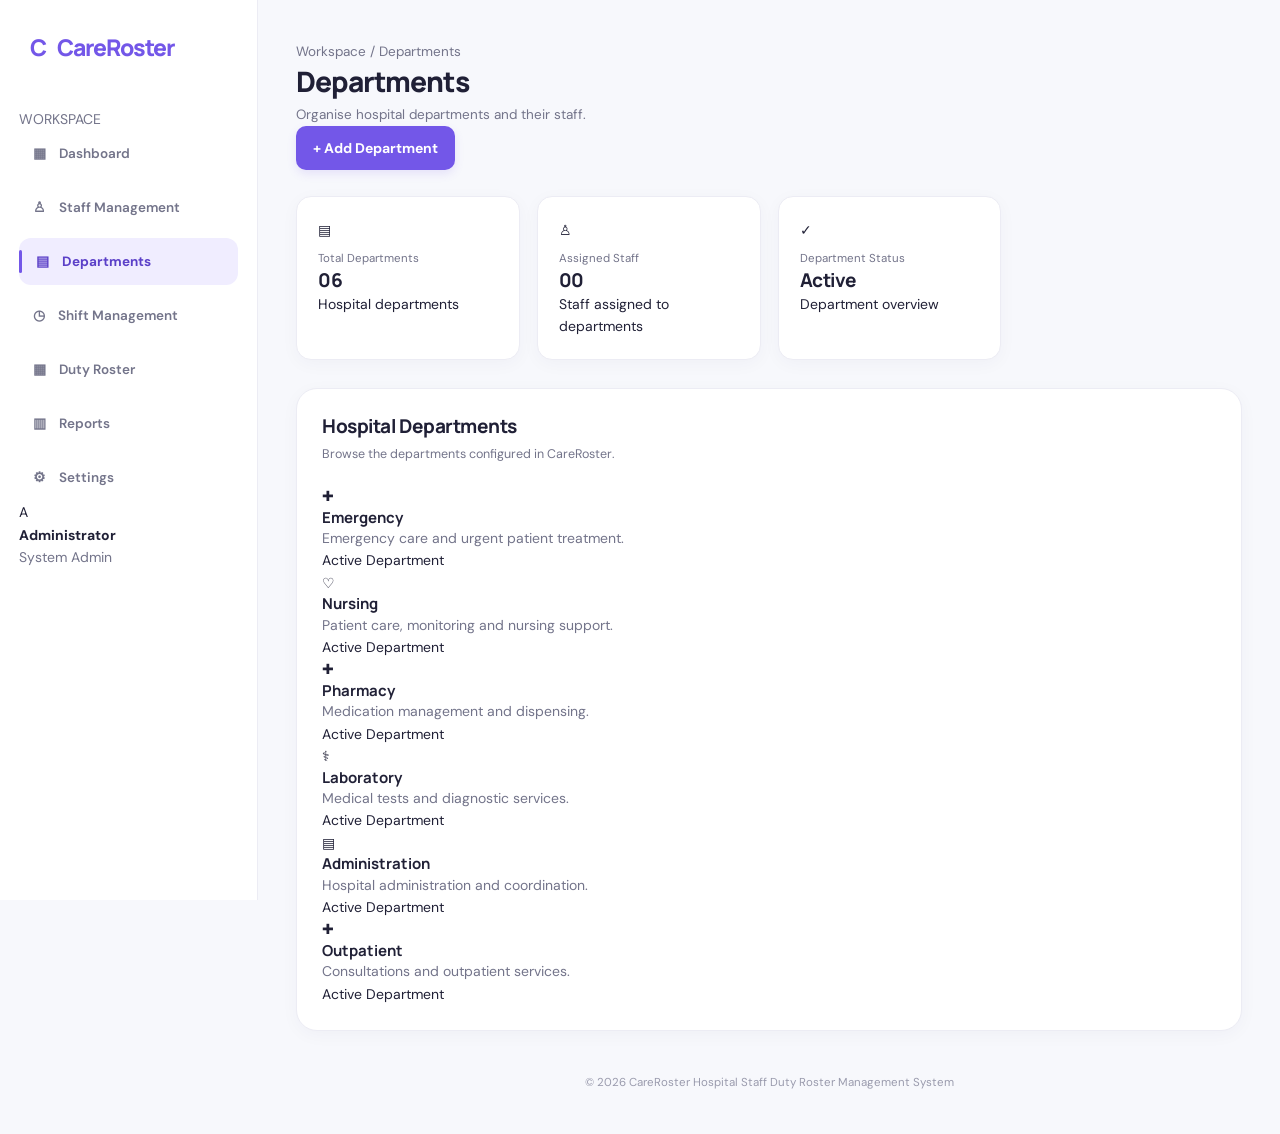
==== departments.html @ 02bc8a4a "Create departments.html" ====
<!DOCTYPE html>
<html lang="en">
<head>
    <meta charset="UTF-8">
    <meta name="viewport" content="width=device-width, initial-scale=1.0">
    <title>Departments | CareRoster</title>
    <link rel="stylesheet" href="./style.css">
</head>
<body>
    <div class="app-layout">

        <aside class="sidebar">
            <a href="./index.html" class="brand">
                <span class="brand-icon">C</span>
                <span>Care<span class="brand-accent">Roster</span></span>
            </a>

            <p class="sidebar-label">WORKSPACE</p>

            <nav class="sidebar-nav">
                <a href="./index.html" class="nav-link"><span>▦</span> Dashboard</a>
                <a href="./staff.html" class="nav-link"><span>♙</span> Staff Management</a>
                <a href="./departments.html" class="nav-link active"><span>▤</span> Departments</a>
                <a href="./shifts.html" class="nav-link"><span>◷</span> Shift Management</a>
                <a href="./roster.html" class="nav-link"><span>▦</span> Duty Roster</a>
                <a href="./reports.html" class="nav-link"><span>▥</span> Reports</a>
                <a href="./settings.html" class="nav-link"><span>⚙</span> Settings</a>
            </nav>

            <div class="sidebar-bottom">
                <div class="profile-avatar">A</div>
                <div>
                    <strong>Administrator</strong>
                    <p>System Admin</p>
                </div>
            </div>
        </aside>

        <main class="main-content">
            <header class="topbar">
                <div>
                    <p class="breadcrumb">Workspace / Departments</p>
                    <h1>Departments</h1>
                    <p class="page-subtitle">
                        Organise hospital departments and their staff.
                    </p>
                </div>

                <button class="btn btn-primary" type="button">
                    + Add Department
                </button>
            </header>

            <section class="stats-grid">
                <article class="stat-card">
                    <div class="stat-icon">▤</div>
                    <p>Total Departments</p>
                    <h2>06</h2>
                    <span>Hospital departments</span>
                </article>

                <article class="stat-card">
                    <div class="stat-icon">♙</div>
                    <p>Assigned Staff</p>
                    <h2>00</h2>
                    <span>Staff assigned to departments</span>
                </article>

                <article class="stat-card">
                    <div class="stat-icon">✓</div>
                    <p>Department Status</p>
                    <h2>Active</h2>
                    <span>Department overview</span>
                </article>
            </section>

            <section class="panel">
                <div class="panel-header">
                    <div>
                        <h2>Hospital Departments</h2>
                        <p>Browse the departments configured in CareRoster.</p>
                    </div>
                </div>

                <div class="department-grid">
                    <article class="department-card">
                        <div class="department-icon">✚</div>
                        <h3>Emergency</h3>
                        <p>Emergency care and urgent patient treatment.</p>
                        <span>Active Department</span>
                    </article>

                    <article class="department-card">
                        <div class="department-icon">♡</div>
                        <h3>Nursing</h3>
                        <p>Patient care, monitoring and nursing support.</p>
                        <span>Active Department</span>
                    </article>

                    <article class="department-card">
                        <div class="department-icon">✚</div>
                        <h3>Pharmacy</h3>
                        <p>Medication management and dispensing.</p>
                        <span>Active Department</span>
                    </article>

                    <article class="department-card">
                        <div class="department-icon">⚕</div>
                        <h3>Laboratory</h3>
                        <p>Medical tests and diagnostic services.</p>
                        <span>Active Department</span>
                    </article>

                    <article class="department-card">
                        <div class="department-icon">▤</div>
                        <h3>Administration</h3>
                        <p>Hospital administration and coordination.</p>
                        <span>Active Department</span>
                    </article>

                    <article class="department-card">
                        <div class="department-icon">✚</div>
                        <h3>Outpatient</h3>
                        <p>Consultations and outpatient services.</p>
                        <span>Active Department</span>
                    </article>
                </div>
            </section>

            <footer class="page-footer">
                <span>© 2026 CareRoster</span>
                <span>Hospital Staff Duty Roster Management System</span>
            </footer>
        </main>
    </div>
</body>
</html>
---- style.css ----
/* =========================================
   CAREROSTER — PREMIUM PURPLE DESIGN
   ========================================= */

@import url('https://fonts.googleapis.com/css2?family=DM+Sans:wght@400;500;600;700&family=Manrope:wght@400;500;600;700;800&display=swap');

:root {
    --primary: #7357e8;
    --primary-dark: #5b40c8;
    --primary-light: #f0edff;
    --primary-soft: #f8f6ff;

    --background: #f7f8fc;
    --surface: #ffffff;
    --surface-hover: #faf9ff;

    --text: #202036;
    --text-secondary: #73748a;
    --text-light: #9a9bad;

    --border: #ececf4;
    --success: #249b76;
    --success-bg: #e9f8f1;
    --warning: #c88725;
    --warning-bg: #fff5e4;
    --danger: #d64e67;

    --sidebar-width: 258px;

    --radius-sm: 10px;
    --radius-md: 15px;
    --radius-lg: 21px;

    --shadow-card: 0 4px 18px rgba(39, 31, 85, 0.035);
    --shadow-hover: 0 10px 28px rgba(39, 31, 85, 0.075);
}

/* RESET */

* {
    box-sizing: border-box;
    margin: 0;
    padding: 0;
}

html {
    scroll-behavior: smooth;
}

body {
    font-family: 'DM Sans', sans-serif;
    background: var(--background);
    color: var(--text);
    font-size: 14px;
    line-height: 1.6;
    -webkit-font-smoothing: antialiased;
}

button,
input,
select,
textarea {
    font: inherit;
}

button,
a {
    -webkit-tap-highlight-color: transparent;
}

a {
    color: inherit;
    text-decoration: none;
}

button {
    cursor: pointer;
}

img {
    max-width: 100%;
}

/* APP LAYOUT */

body {
    min-height: 100vh;
}

main {
    min-width: 0;
}

/* SIDEBAR */

.sidebar,
aside.sidebar {
    position: fixed;
    inset: 0 auto 0 0;
    width: var(--sidebar-width);
    height: 100vh;
    padding: 29px 19px 22px;
    background: var(--surface);
    border-right: 1px solid var(--border);
    display: flex;
    flex-direction: column;
    overflow-y: auto;
    z-index: 100;
}

.logo,
.brand {
    display: flex;
    align-items: center;
    gap: 11px;
    padding: 0 11px;
    margin-bottom: 42px;
    color: var(--text);
    font-family: 'Manrope', sans-serif;
    font-size: 23px;
    font-weight: 800;
    letter-spacing: -1px;
}

.logo span,
.brand span {
    color: var(--primary);
}

.sidebar nav,
.sidebar .nav-links {
    display: flex;
    flex-direction: column;
    gap: 7px;
}

.sidebar nav a,
.sidebar .nav-links a {
    display: flex;
    align-items: center;
    gap: 13px;
    min-height: 47px;
    padding: 12px 14px;
    border-radius: 12px;
    color: var(--text-secondary);
    font-size: 13.5px;
    font-weight: 600;
    transition:
        background 0.2s ease,
        color 0.2s ease,
        transform 0.2s ease;
}

.sidebar nav a:hover,
.sidebar .nav-links a:hover {
    background: var(--primary-soft);
    color: var(--primary);
    transform: translateX(2px);
}

.sidebar nav a.active,
.sidebar .nav-links a.active {
    background: var(--primary-light);
    color: var(--primary-dark);
    font-weight: 700;
}

.sidebar nav a.active::before,
.sidebar .nav-links a.active::before {
    content: "";
    width: 3px;
    height: 23px;
    background: var(--primary);
    border-radius: 10px;
    margin-left: -14px;
    margin-right: 1px;
}

/* MAIN CONTENT
   Supports common dashboard wrappers. */

main {
    margin-left: var(--sidebar-width);
    padding: 36px 38px;
    width: calc(100% - var(--sidebar-width));
    max-width: 1800px;
}

.main-content,
.dashboard,
.content {
    min-width: 0;
}

/* PAGE HEADINGS */

h1,
h2,
h3,
h4 {
    font-family: 'Manrope', sans-serif;
    color: var(--text);
    line-height: 1.3;
}

h1 {
    font-size: clamp(24px, 2.2vw, 32px);
    font-weight: 800;
    letter-spacing: -1.1px;
}

h2 {
    font-size: 19px;
    font-weight: 750;
    letter-spacing: -0.45px;
}

h3 {
    font-size: 15px;
    font-weight: 700;
}

p {
    color: var(--text-secondary);
}

/* PAGE TOP AREA */

header {
    margin-bottom: 26px;
}

header p,
.page-subtitle {
    margin-top: 5px;
    font-size: 13.5px;
    color: var(--text-secondary);
}

/* WELCOME BANNER */

.welcome-banner,
.welcome-card,
.hero-card {
    position: relative;
    overflow: hidden;
    padding: 31px 33px;
    margin-bottom: 27px;
    border-radius: var(--radius-lg);
    background: linear-gradient(
        115deg,
        #7053e5 0%,
        #8066ed 55%,
        #9981f3 100%
    );
    color: #ffffff;
    box-shadow: 0 10px 26px rgba(115, 87, 232, 0.16);
}

.welcome-banner h1,
.welcome-banner h2,
.welcome-card h1,
.welcome-card h2,
.hero-card h1,
.hero-card h2 {
    position: relative;
    z-index: 1;
    color: #ffffff;
}

.welcome-banner p,
.welcome-card p,
.hero-card p {
    position: relative;
    z-index: 1;
    margin-top: 9px;
    max-width: 560px;
    color: rgba(255, 255, 255, 0.84);
    font-size: 14px;
}

.welcome-banner::after,
.welcome-card::after,
.hero-card::after {
    content: "";
    position: absolute;
    width: 240px;
    height: 240px;
    right: -65px;
    top: -110px;
    border: 1px solid rgba(255, 255, 255, 0.14);
    border-radius: 50%;
    box-shadow:
        0 0 0 24px rgba(255, 255, 255, 0.035),
        0 0 0 49px rgba(255, 255, 255, 0.025);
    pointer-events: none;
}

/* BUTTONS */

.btn,
button,
.button {
    border: none;
    border-radius: 10px;
    font-weight: 700;
    transition:
        background 0.2s ease,
        transform 0.2s ease,
        box-shadow 0.2s ease;
}

.btn-primary,
.button-primary,
button.primary {
    padding: 11px 17px;
    background: var(--primary);
    color: white;
    box-shadow: 0 4px 10px rgba(115, 87, 232, 0.13);
}

.btn-primary:hover,
.button-primary:hover,
button.primary:hover {
    background: var(--primary-dark);
    transform: translateY(-1px);
}

.btn-secondary,
.button-secondary {
    padding: 10px 16px;
    background: var(--primary-light);
    color: var(--primary-dark);
}

.btn-secondary:hover,
.button-secondary:hover {
    background: #e6e0ff;
}

/* STATISTIC CARDS */

.stats-grid,
.stats-cards,
.dashboard-stats,
.stat-grid {
    display: grid;
    grid-template-columns: repeat(4, minmax(0, 1fr));
    gap: 17px;
    margin-bottom: 28px;
}

.stat-card,
.stat,
.statistic-card {
    min-width: 0;
    padding: 22px 21px;
    background: var(--surface);
    border: 1px solid var(--border);
    border-radius: var(--radius-md);
    box-shadow: var(--shadow-card);
    transition:
        transform 0.2s ease,
        box-shadow 0.2s ease,
        border-color 0.2s ease;
}

.stat-card:hover,
.stat:hover,
.statistic-card:hover {
    transform: translateY(-3px);
    box-shadow: var(--shadow-hover);
    border-color: #ddd5ff;
}

.stat-card h3,
.stat h3,
.statistic-card h3 {
    margin-bottom: 8px;
    color: var(--text-secondary);
    font-family: 'DM Sans', sans-serif;
    font-size: 12.5px;
    font-weight: 600;
}

.stat-card .number,
.stat-card .value,
.stat .number,
.stat .value,
.statistic-card .number {
    color: var(--text);
    font-family: 'Manrope', sans-serif;
    font-size: clamp(25px, 2.5vw, 32px);
    line-height: 1.2;
    font-weight: 800;
    letter-spacing: -1px;
}

.stat-card p,
.stat p,
.statistic-card p {
    margin-top: 8px;
    font-size: 11.5px;
}

/* GENERAL PANELS */

.panel,
.content-card,
.section-card,
.dashboard-section,
.card {
    min-width: 0;
    background: var(--surface);
    border: 1px solid var(--border);
    border-radius: var(--radius-lg);
    box-shadow: var(--shadow-card);
}

.panel,
.content-card,
.section-card,
.dashboard-section {
    padding: 25px;
    margin-bottom: 23px;
}

.panel-header,
.section-header,
.card-header {
    display: flex;
    justify-content: space-between;
    align-items: center;
    gap: 16px;
    flex-wrap: wrap;
    margin-bottom: 21px;
}

.panel-header p,
.section-header p {
    margin-top: 5px;
    font-size: 12.5px;
}

/* TABLES */

.table-container,
.table-wrapper {
    width: 100%;
    overflow-x: auto;
    border-radius: 12px;
}

table {
    width: 100%;
    border-collapse: collapse;
    text-align: left;
    white-space: nowrap;
}

thead {
    background: #f8f7fc;
}

th {
    padding: 14px 16px;
    color: #77758d;
    font-size: 11px;
    font-weight: 700;
    text-transform: uppercase;
    letter-spacing: 0.55px;
    border-bottom: 1px solid var(--border);
}

td {
    padding: 16px;
    color: #49495f;
    font-size: 12.5px;
    border-bottom: 1px solid #f0eff6;
}

tbody tr {
    transition: background 0.15s ease;
}

tbody tr:hover {
    background: #fbfaff;
}

tbody tr:last-child td {
    border-bottom: none;
}

/* STATUS LABELS */

.status,
.badge,
.status-badge {
    display: inline-flex;
    align-items: center;
    justify-content: center;
    padding: 5px 10px;
    border-radius: 20px;
    font-size: 11px;
    font-weight: 700;
    white-space: nowrap;
}

.status.success,
.badge.success,
.status-badge.success,
.status.scheduled {
    color: #208263;
    background: var(--success-bg);
}

.status.warning,
.badge.warning,
.status-badge.warning {
    color: #9c6b19;
    background: var(--warning-bg);
}

.status.danger,
.badge.danger,
.status-badge.danger {
    color: #b73d54;
    background: #fff0f2;
}

.status.primary,
.badge.primary,
.status-badge.primary {
    color: var(--primary-dark);
    background: var(--primary-light);
}

/* FORMS */

form {
    width: 100%;
}

label {
    display: block;
    margin-bottom: 7px;
    color: #48475d;
    font-size: 12.5px;
    font-weight: 700;
}

input,
select,
textarea {
    width: 100%;
    min-height: 44px;
    padding: 11px 13px;
    color: var(--text);
    background: #ffffff;
    border: 1px solid #e4e3ee;
    border-radius: 10px;
    outline: none;
    transition:
        border-color 0.2s ease,
        box-shadow 0.2s ease;
}

input::placeholder,
textarea::placeholder {
    color: #aaa9ba;
}

input:focus,
select:focus,
textarea:focus {
    border-color: var(--primary);
    box-shadow: 0 0 0 3px rgba(115, 87, 232, 0.11);
}

textarea {
    resize: vertical;
}

/* EMPTY STATES */

.empty-state,
.no-data {
    padding: 40px 20px;
    text-align: center;
    color: var(--text-secondary);
}

.empty-state h3,
.no-data h3 {
    margin-bottom: 7px;
    color: var(--text);
}

.empty-state p,
.no-data p {
    max-width: 380px;
    margin: 0 auto;
    font-size: 13px;
}

/* LINKS */

main a:not(.btn):not(.button) {
    transition: color 0.2s ease;
}

main a:not(.btn):not(.button):hover {
    color: var(--primary);
}

/* FOOTER */

footer {
    padding: 20px 0 5px;
    color: var(--text-light);
    font-size: 11.5px;
    text-align: center;
}

/* SCROLLBAR */

.sidebar::-webkit-scrollbar,
.table-container::-webkit-scrollbar,
.table-wrapper::-webkit-scrollbar {
    width: 5px;
    height: 6px;
}

.sidebar::-webkit-scrollbar-thumb,
.table-container::-webkit-scrollbar-thumb,
.table-wrapper::-webkit-scrollbar-thumb {
    background: #dcd8ed;
    border-radius: 10px;
}

/* RESPONSIVE TABLETS */

@media (max-width: 1200px) {
    :root {
        --sidebar-width: 225px;
    }

    main {
        padding: 30px 25px;
    }

    .stats-grid,
    .stats-cards,
    .dashboard-stats,
    .stat-grid {
        grid-template-columns: repeat(2, minmax(0, 1fr));
    }
}

/* RESPONSIVE MOBILE */

@media (max-width: 760px) {
    :root {
        --sidebar-width: 0px;
    }

    .sidebar,
    aside.sidebar {
        position: relative;
        width: 100%;
        height: auto;
        padding: 18px;
        border-right: none;
        border-bottom: 1px solid var(--border);
    }

    .logo,
    .brand {
        margin-bottom: 18px;
        font-size: 21px;
    }

    .sidebar nav,
    .sidebar .nav-links {
        display: grid;
        grid-template-columns: repeat(2, minmax(0, 1fr));
        gap: 6px;
    }

    .sidebar nav a,
    .sidebar .nav-links a {
        min-height: 42px;
        padding: 10px;
        font-size: 12px;
    }

    .sidebar nav a.active::before,
    .sidebar .nav-links a.active::before {
        display: none;
    }

    main {
        width: 100%;
        margin-left: 0;
        padding: 25px 17px;
    }

    h1 {
        font-size: 25px;
    }

    .welcome-banner,
    .welcome-card,
    .hero-card {
        padding: 25px 22px;
        border-radius: 17px;
    }

    .stats-grid,
    .stats-cards,
    .dashboard-stats,
    .stat-grid {
        gap: 12px;
    }

    .stat-card,
    .stat,
    .statistic-card {
        padding: 17px 15px;
    }

    .stat-card .number,
    .stat-card .value,
    .stat .number,
    .stat .value,
    .statistic-card .number {
        font-size: 26px;
    }

    .panel,
    .content-card,
    .section-card,
    .dashboard-section {
        padding: 18px 15px;
        border-radius: 16px;
    }

    .panel-header,
    .section-header,
    .card-header {
        align-items: flex-start;
    }

    th,
    td {
        padding: 12px;
    }
}

/* VERY SMALL PHONES */

@media (max-width: 380px) {
    .stats-grid,
    .stats-cards,
    .dashboard-stats,
    .stat-grid {
        grid-template-columns: 1fr;
    }

    main {
        padding: 20px 13px;
    }

    .sidebar nav,
    .sidebar .nav-links {
        grid-template-columns: 1fr;
    }
}



/* ==============================
   CARE ROSTER — STAFF MODAL
============================== */

.modal-overlay[hidden] {
    display: none !important;
}

.modal-overlay {
    position: fixed;
    inset: 0;
    z-index: 1000;
    display: flex;
    align-items: center;
    justify-content: center;
    padding: 24px;
    background: rgba(25, 20, 48, 0.48);
    backdrop-filter: blur(5px);
    overflow-y: auto;
}

.modal-card {
    width: 100%;
    max-width: 580px;
    max-height: 90vh;
    overflow-y: auto;
    padding: 30px;
    background: #ffffff;
    border: 1px solid #eeeafb;
    border-radius: 20px;
    box-shadow: 0 24px 80px rgba(36, 24, 79, 0.2);
    animation: modalEnter 0.22s ease-out;
}

.modal-header {
    display: flex;
    align-items: flex-start;
    justify-content: space-between;
    gap: 16px;
    margin-bottom: 26px;
    padding-bottom: 20px;
    border-bottom: 1px solid #f0eef7;
}

.modal-header h2 {
    margin: 0 0 7px;
    color: #25213a;
    font-family: 'Manrope', sans-serif;
    font-size: 22px;
    font-weight: 800;
}

.modal-header p {
    margin: 0;
    color: #858197;
    font-size: 13px;
    line-height: 1.6;
}

.modal-close {
    display: grid;
    place-items: center;
    flex-shrink: 0;
    width: 36px;
    height: 36px;
    border: 1px solid #eeebf6;
    border-radius: 11px;
    background: #faf9ff;
    color: #777187;
    font-size: 25px;
    cursor: pointer;
    transition: 0.2s ease;
}

.modal-close:hover {
    background: #f0edff;
    color: #7357e8;
    transform: rotate(90deg);
}

#staffForm {
    display: grid;
    grid-template-columns: repeat(2, minmax(0, 1fr));
    gap: 20px 16px;
}

#staffForm .form-group {
    display: flex;
    flex-direction: column;
    gap: 8px;
    min-width: 0;
}

#staffForm label {
    color: #39354d;
    font-size: 13px;
    font-weight: 700;
}

#staffForm input,
#staffForm select {
    box-sizing: border-box;
    width: 100%;
    min-height: 46px;
    padding: 0 13px;
    border: 1px solid #e7e4f0;
    border-radius: 10px;
    outline: none;
    background: #ffffff;
    color: #302c43;
    font: inherit;
    font-size: 13px;
    transition: border-color 0.2s, box-shadow 0.2s;
}

#staffForm input::placeholder {
    color: #aaa6b8;
}

#staffForm input:focus,
#staffForm select:focus {
    border-color: #8b73ed;
    box-shadow: 0 0 0 3px rgba(115, 87, 232, 0.12);
}

.modal-actions {
    grid-column: 1 / -1;
    display: flex;
    justify-content: flex-end;
    gap: 12px;
    margin-top: 8px;
    padding-top: 22px;
    border-top: 1px solid #f0eef7;
}

.btn-secondary {
    padding: 11px 18px;
    border: 1px solid #e7e4f0;
    border-radius: 10px;
    background: #ffffff;
    color: #514b67;
    font: inherit;
    font-size: 13px;
    font-weight: 700;
    cursor: pointer;
    transition: 0.2s ease;
}

.btn-secondary:hover {
    background: #f8f6ff;
    border-color: #c9bdf8;
}

#staffForm .btn-primary {
    padding: 12px 18px;
    border: 0;
    border-radius: 10px;
    font: inherit;
    font-size: 13px;
    font-weight: 700;
    cursor: pointer;
}

@keyframes modalEnter {
    from {
        opacity: 0;
        transform: translateY(12px) scale(0.98);
    }
    to {
        opacity: 1;
        transform: translateY(0) scale(1);
    }
}

@media (max-width: 540px) {
    .modal-overlay {
        padding: 12px;
        align-items: flex-start;
    }

    .modal-card {
        margin: auto 0;
        padding: 22px 18px;
        border-radius: 16px;
    }

    #staffForm {
        grid-template-columns: 1fr;
    }

    .modal-actions {
        flex-direction: column-reverse;
    }

    .modal-actions button {
        width: 100%;
    }
}


/* CareRoster form text visibility fix */
#staffForm input,
#staffForm select,
#staffForm textarea {
    color: #302c43 !important;
    background-color: #ffffff !important;
    -webkit-text-fill-color: #302c43;
    caret-color: #7357e8;
}

#staffForm input::placeholder,
#staffForm textarea::placeholder {
    color: #9691a8 !important;
    -webkit-text-fill-color: #9691a8;
    opacity: 1;
}

#staffForm label {
    color: #39354d !important;
}

#staffForm input:focus,
#staffForm select:focus {
    border-color: #7357e8;
    outline: none;
    box-shadow: 0 0 0 3px rgba(115, 87, 232, 0.12);
}
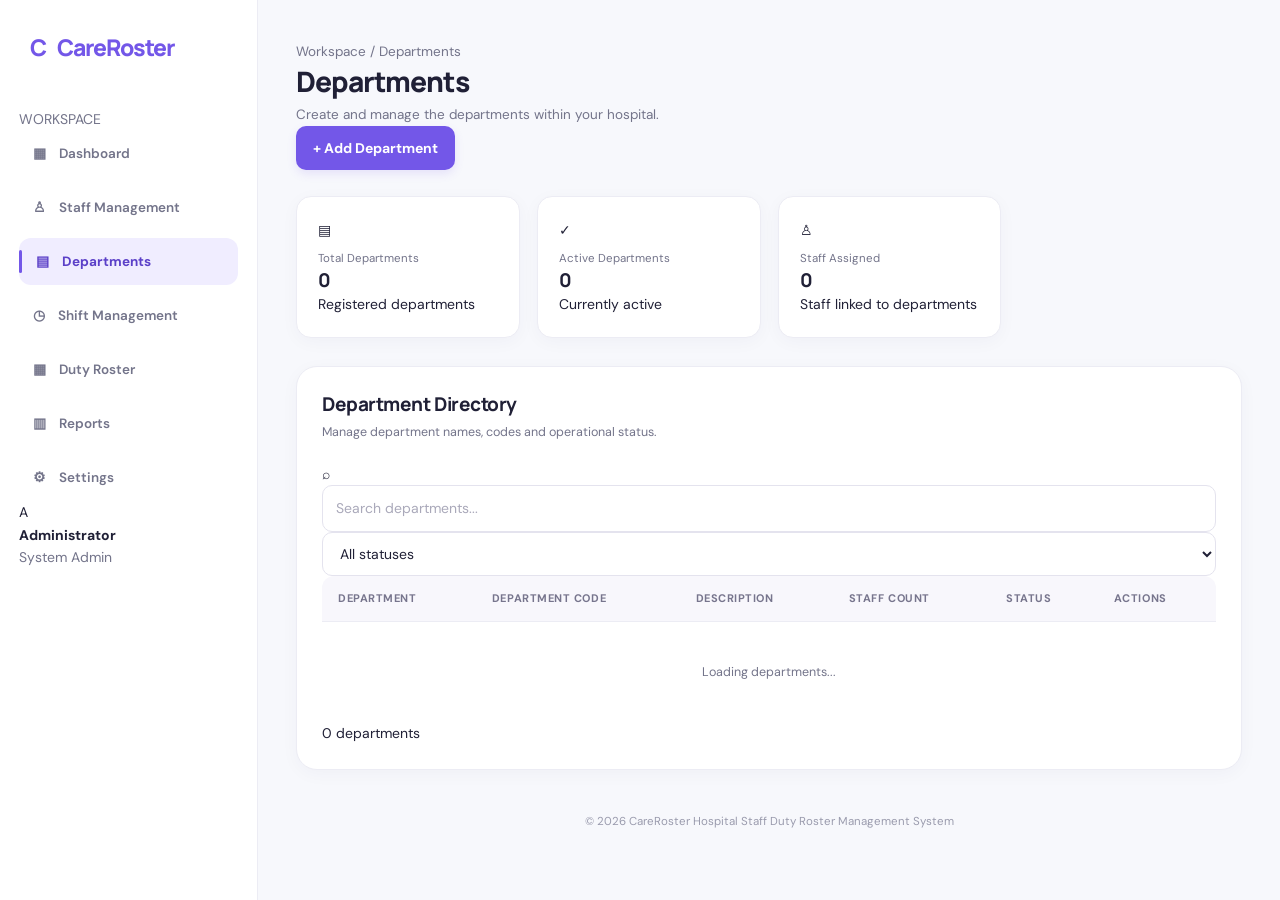
==== commit ac18850f: "Update departments.html" ====
--- a/departments.html
+++ b/departments.html
@@ -8,131 +8,137 @@
     <link rel="stylesheet" href="./style.css">
 </head>
 <body>
-    <div class="app-layout">
 
-        <aside class="sidebar">
-            <a href="./index.html" class="brand">
-                <span class="brand-icon">C</span>
-                <span>Care<span class="brand-accent">Roster</span></span>
-            </a>
+<div class="app-layout">
 
-            <p class="sidebar-label">WORKSPACE</p>
+    <aside class="sidebar">
+        <a href="./index.html" class="brand">
+            <span class="brand-icon">C</span>
+            <span>Care<span class="brand-accent">Roster</span></span>
+        </a>
 
-            <nav class="sidebar-nav">
-                <a href="./index.html" class="nav-link"><span>▦</span> Dashboard</a>
-                <a href="./staff.html" class="nav-link"><span>♙</span> Staff Management</a>
-                <a href="./departments.html" class="nav-link active"><span>▤</span> Departments</a>
-                <a href="./shifts.html" class="nav-link"><span>◷</span> Shift Management</a>
-                <a href="./roster.html" class="nav-link"><span>▦</span> Duty Roster</a>
-                <a href="./reports.html" class="nav-link"><span>▥</span> Reports</a>
-                <a href="./settings.html" class="nav-link"><span>⚙</span> Settings</a>
-            </nav>
+        <p class="sidebar-label">WORKSPACE</p>
 
-            <div class="sidebar-bottom">
-                <div class="profile-avatar">A</div>
+        <nav class="sidebar-nav">
+            <a href="./index.html" class="nav-link"><span>▦</span> Dashboard</a>
+            <a href="./staff.html" class="nav-link"><span>♙</span> Staff Management</a>
+            <a href="./departments.html" class="nav-link active"><span>▤</span> Departments</a>
+            <a href="./shifts.html" class="nav-link"><span>◷</span> Shift Management</a>
+            <a href="./roster.html" class="nav-link"><span>▦</span> Duty Roster</a>
+            <a href="./reports.html" class="nav-link"><span>▥</span> Reports</a>
+            <a href="./settings.html" class="nav-link"><span>⚙</span> Settings</a>
+        </nav>
+
+        <div class="sidebar-bottom">
+            <div class="profile-avatar">A</div>
+            <div>
+                <strong>Administrator</strong>
+                <p>System Admin</p>
+            </div>
+        </div>
+    </aside>
+
+    <main class="main-content">
+
+        <header class="topbar">
+            <div>
+                <p class="breadcrumb">Workspace / Departments</p>
+                <h1>Departments</h1>
+                <p class="page-subtitle">
+                    Create and manage the departments within your hospital.
+                </p>
+            </div>
+
+            <button class="btn btn-primary" id="addDepartmentBtn" type="button">
+                + Add Department
+            </button>
+        </header>
+
+        <section class="stats-grid">
+            <article class="stat-card">
+                <div class="stat-icon">▤</div>
+                <p>Total Departments</p>
+                <h2 id="totalDepartments">0</h2>
+                <span>Registered departments</span>
+            </article>
+
+            <article class="stat-card">
+                <div class="stat-icon">✓</div>
+                <p>Active Departments</p>
+                <h2 id="activeDepartments">0</h2>
+                <span>Currently active</span>
+            </article>
+
+            <article class="stat-card">
+                <div class="stat-icon">♙</div>
+                <p>Staff Assigned</p>
+                <h2 id="assignedStaff">0</h2>
+                <span>Staff linked to departments</span>
+            </article>
+        </section>
+
+        <section class="panel">
+            <div class="panel-header">
                 <div>
-                    <strong>Administrator</strong>
-                    <p>System Admin</p>
+                    <h2>Department Directory</h2>
+                    <p>Manage department names, codes and operational status.</p>
                 </div>
             </div>
-        </aside>
 
-        <main class="main-content">
-            <header class="topbar">
-                <div>
-                    <p class="breadcrumb">Workspace / Departments</p>
-                    <h1>Departments</h1>
-                    <p class="page-subtitle">
-                        Organise hospital departments and their staff.
-                    </p>
+            <div class="toolbar">
+                <div class="search-box">
+                    <span>⌕</span>
+                    <input
+                        type="search"
+                        id="departmentSearch"
+                        placeholder="Search departments..."
+                        aria-label="Search departments"
+                    >
                 </div>
 
-                <button class="btn btn-primary" type="button">
-                    + Add Department
-                </button>
-            </header>
+                <select id="departmentStatusFilter" aria-label="Filter departments">
+                    <option value="">All statuses</option>
+                    <option value="Active">Active</option>
+                    <option value="Inactive">Inactive</option>
+                </select>
+            </div>
 
-            <section class="stats-grid">
-                <article class="stat-card">
-                    <div class="stat-icon">▤</div>
-                    <p>Total Departments</p>
-                    <h2>06</h2>
-                    <span>Hospital departments</span>
-                </article>
+            <div class="table-wrapper">
+                <table class="data-table">
+                    <thead>
+                        <tr>
+                            <th>DEPARTMENT</th>
+                            <th>DEPARTMENT CODE</th>
+                            <th>DESCRIPTION</th>
+                            <th>STAFF COUNT</th>
+                            <th>STATUS</th>
+                            <th>ACTIONS</th>
+                        </tr>
+                    </thead>
+                    <tbody id="departmentTableBody">
+                        <tr>
+                            <td colspan="6" class="empty-state">
+                                Loading departments...
+                            </td>
+                        </tr>
+                    </tbody>
+                </table>
+            </div>
 
-                <article class="stat-card">
-                    <div class="stat-icon">♙</div>
-                    <p>Assigned Staff</p>
-                    <h2>00</h2>
-                    <span>Staff assigned to departments</span>
-                </article>
+            <div class="table-footer">
+                <span id="departmentCount">0 departments</span>
+            </div>
+        </section>
 
-                <article class="stat-card">
-                    <div class="stat-icon">✓</div>
-                    <p>Department Status</p>
-                    <h2>Active</h2>
-                    <span>Department overview</span>
-                </article>
-            </section>
+        <footer class="page-footer">
+            <span>© 2026 CareRoster</span>
+            <span>Hospital Staff Duty Roster Management System</span>
+        </footer>
 
-            <section class="panel">
-                <div class="panel-header">
-                    <div>
-                        <h2>Hospital Departments</h2>
-                        <p>Browse the departments configured in CareRoster.</p>
-                    </div>
-                </div>
+    </main>
+</div>
 
-                <div class="department-grid">
-                    <article class="department-card">
-                        <div class="department-icon">✚</div>
-                        <h3>Emergency</h3>
-                        <p>Emergency care and urgent patient treatment.</p>
-                        <span>Active Department</span>
-                    </article>
+<!-- The department form will be added in the next step. -->
 
-                    <article class="department-card">
-                        <div class="department-icon">♡</div>
-                        <h3>Nursing</h3>
-                        <p>Patient care, monitoring and nursing support.</p>
-                        <span>Active Department</span>
-                    </article>
-
-                    <article class="department-card">
-                        <div class="department-icon">✚</div>
-                        <h3>Pharmacy</h3>
-                        <p>Medication management and dispensing.</p>
-                        <span>Active Department</span>
-                    </article>
-
-                    <article class="department-card">
-                        <div class="department-icon">⚕</div>
-                        <h3>Laboratory</h3>
-                        <p>Medical tests and diagnostic services.</p>
-                        <span>Active Department</span>
-                    </article>
-
-                    <article class="department-card">
-                        <div class="department-icon">▤</div>
-                        <h3>Administration</h3>
-                        <p>Hospital administration and coordination.</p>
-                        <span>Active Department</span>
-                    </article>
-
-                    <article class="department-card">
-                        <div class="department-icon">✚</div>
-                        <h3>Outpatient</h3>
-                        <p>Consultations and outpatient services.</p>
-                        <span>Active Department</span>
-                    </article>
-                </div>
-            </section>
-
-            <footer class="page-footer">
-                <span>© 2026 CareRoster</span>
-                <span>Hospital Staff Duty Roster Management System</span>
-            </footer>
-        </main>
-    </div>
 </body>
 </html>
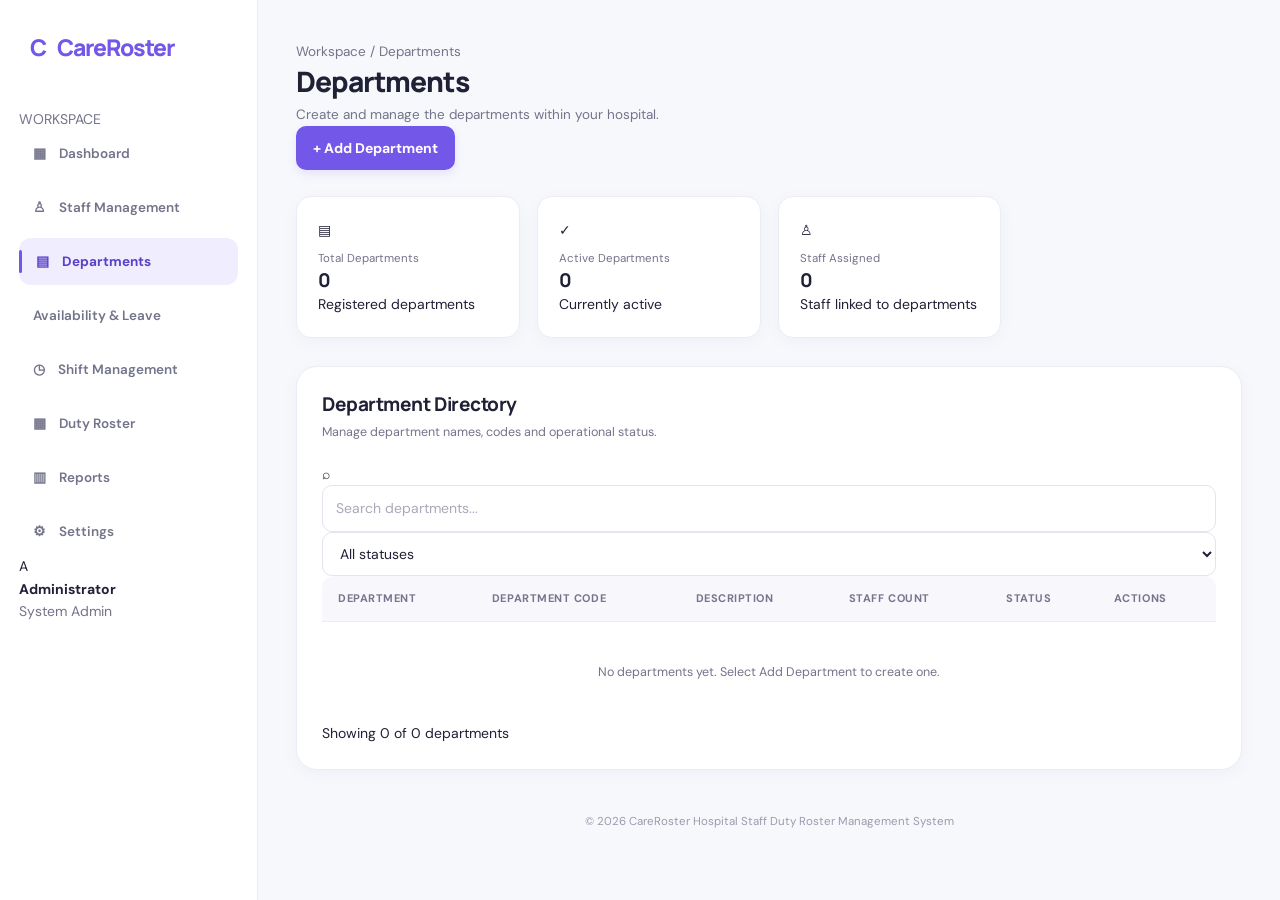
==== commit a1c66685: "Update departments.html" ====
--- a/departments.html
+++ b/departments.html
@@ -22,7 +22,9 @@
         <nav class="sidebar-nav">
             <a href="./index.html" class="nav-link"><span>▦</span> Dashboard</a>
             <a href="./staff.html" class="nav-link"><span>♙</span> Staff Management</a>
+    
             <a href="./departments.html" class="nav-link active"><span>▤</span> Departments</a>
+           <a href="./availability.html">Availability & Leave</a>
             <a href="./shifts.html" class="nav-link"><span>◷</span> Shift Management</a>
             <a href="./roster.html" class="nav-link"><span>▦</span> Duty Roster</a>
             <a href="./reports.html" class="nav-link"><span>▥</span> Reports</a>
@@ -138,7 +140,64 @@
     </main>
 </div>
 
-<!-- The department form will be added in the next step. -->
-
+
+<!-- Add / Edit Department Modal -->
+<div class="modal-overlay" id="departmentModal" hidden>
+    <div class="modal-card">
+        <div class="modal-header">
+            <div>
+                <h2 id="departmentModalTitle">Add Department</h2>
+                <p>Enter the department information below.</p>
+            </div>
+
+            <button type="button" id="closeDepartmentModal"
+                class="modal-close" aria-label="Close form">
+                &times;
+            </button>
+        </div>
+
+        <form id="departmentForm">
+            <div class="form-group">
+                <label for="departmentName">Department Name *</label>
+                <input type="text" id="departmentName"
+                    placeholder="e.g. Nursing" maxlength="80" required>
+            </div>
+
+            <div class="form-group">
+                <label for="departmentCode">Department Code *</label>
+                <input type="text" id="departmentCode"
+                    placeholder="e.g. NUR" maxlength="12"
+                    pattern="[A-Za-z0-9-]+"
+                    title="Use letters, numbers or hyphens only"
+                    required>
+            </div>
+
+            <div class="form-group">
+                <label for="departmentDescription">Description</label>
+                <textarea id="departmentDescription"
+                    placeholder="Describe the department's responsibilities"
+                    rows="3" maxlength="300"></textarea>
+            </div>
+
+            <div class="form-group">
+                <label for="departmentStatus">Status</label>
+                <select id="departmentStatus" required>
+                    <option value="Active">Active</option>
+                    <option value="Inactive">Inactive</option>
+                </select>
+            </div>
+
+            <div class="modal-actions">
+                <button type="button" id="cancelDepartmentBtn"
+                    class="btn btn-secondary">Cancel</button>
+                <button type="submit" id="saveDepartmentBtn"
+                    class="btn btn-primary">Save Department</button>
+            </div>
+        </form>
+    </div>
+</div>
+    
+<script src="./departments.js"></script>
+    
 </body>
 </html>
--- a/style.css
+++ b/style.css
@@ -1007,3 +1007,1406 @@
     outline: none;
     box-shadow: 0 0 0 3px rgba(115, 87, 232, 0.12);
 }
+
+/* =================================
+   DUTY ROSTER PAGE
+================================= */
+
+.roster-content {
+    padding: 30px;
+    max-width: 1500px;
+    margin: auto;
+}
+
+.roster-heading {
+    display: flex;
+    justify-content: space-between;
+    align-items: center;
+    gap: 20px;
+    margin-bottom: 28px;
+    flex-wrap: wrap;
+}
+
+.roster-heading h1 {
+    font-family: 'Manrope', sans-serif;
+    font-size: 27px;
+    font-weight: 800;
+    color: #20243a;
+    margin-bottom: 6px;
+}
+
+.roster-heading p {
+    color: #85899d;
+    font-size: 14px;
+}
+
+.roster-actions {
+    display: flex;
+    gap: 10px;
+    flex-wrap: wrap;
+}
+
+.roster-btn {
+    border: none;
+    padding: 12px 19px;
+    border-radius: 10px;
+    font-weight: 700;
+    font-size: 13px;
+    cursor: pointer;
+    font-family: inherit;
+    transition: .2s;
+}
+
+.roster-btn-primary {
+    background: #6558e8;
+    color: white;
+    box-shadow: 0 5px 14px rgba(101, 88, 232, .18);
+}
+
+.roster-btn-primary:hover {
+    background: #5144d0;
+    transform: translateY(-1px);
+}
+
+.roster-btn-light {
+    background: white;
+    color: #555b70;
+    border: 1px solid #e9eaf1;
+}
+
+/* STATISTICS */
+
+.roster-stats {
+    display: grid;
+    grid-template-columns: repeat(4, minmax(0, 1fr));
+    gap: 17px;
+    margin-bottom: 25px;
+}
+
+.roster-stat {
+    background: white;
+    border: 1px solid #eeeef4;
+    border-radius: 15px;
+    padding: 21px;
+    box-shadow: 0 4px 18px rgba(35, 35, 70, .025);
+}
+
+.roster-stat-top {
+    display: flex;
+    justify-content: space-between;
+    align-items: center;
+    margin-bottom: 18px;
+}
+
+.roster-stat-label {
+    font-size: 12px;
+    color: #85899d;
+    font-weight: 600;
+}
+
+.roster-stat-icon {
+    width: 37px;
+    height: 37px;
+    display: grid;
+    place-items: center;
+    border-radius: 11px;
+    font-size: 17px;
+    background: #f0edff;
+    color: #6558e8;
+}
+
+.roster-stat h2 {
+    font-size: 27px;
+    font-family: 'Manrope', sans-serif;
+    color: #20243a;
+    margin-bottom: 5px;
+}
+
+.roster-stat small {
+    font-size: 11px;
+    color: #9a9daf;
+}
+
+/* ROSTER TABLE PANEL */
+
+.roster-panel {
+    background: white;
+    border: 1px solid #eeeef4;
+    border-radius: 16px;
+    box-shadow: 0 5px 22px rgba(35, 35, 70, .025);
+    overflow: hidden;
+}
+
+.roster-panel-header {
+    padding: 22px 24px;
+    display: flex;
+    justify-content: space-between;
+    align-items: center;
+    gap: 15px;
+    flex-wrap: wrap;
+    border-bottom: 1px solid #f0f0f5;
+}
+
+.roster-panel-header h2 {
+    font-size: 16px;
+    font-family: 'Manrope', sans-serif;
+    color: #252940;
+}
+
+.roster-panel-header p {
+    font-size: 12px;
+    color: #999caf;
+    margin-top: 5px;
+}
+
+.roster-controls {
+    display: flex;
+    gap: 10px;
+    flex-wrap: wrap;
+}
+
+.roster-controls input,
+.roster-controls select {
+    border: 1px solid #e9eaf1;
+    background: white;
+    border-radius: 9px;
+    padding: 10px 12px;
+    font-family: inherit;
+    font-size: 12px;
+    color: #42465b;
+    outline: none;
+}
+
+.roster-controls input:focus,
+.roster-controls select:focus {
+    border-color: #8175ed;
+    box-shadow: 0 0 0 3px rgba(101, 88, 232, .08);
+}
+
+/* TABLE */
+
+.roster-table-wrap {
+    overflow-x: auto;
+}
+
+.roster-table {
+    width: 100%;
+    border-collapse: collapse;
+    min-width: 850px;
+}
+
+.roster-table th {
+    text-align: left;
+    padding: 15px 24px;
+    background: #fafaff;
+    color: #9296a9;
+    font-size: 10px;
+    letter-spacing: .7px;
+    text-transform: uppercase;
+    font-weight: 700;
+}
+
+.roster-table td {
+    padding: 17px 24px;
+    border-bottom: 1px solid #f2f2f6;
+    font-size: 12px;
+    color: #51566c;
+}
+
+.roster-table tbody tr:hover {
+    background: #fcfbff;
+}
+
+/* STAFF DETAILS */
+
+.staff-cell {
+    display: flex;
+    align-items: center;
+    gap: 11px;
+}
+
+.staff-avatar {
+    width: 35px;
+    height: 35px;
+    border-radius: 11px;
+    background: #eeeaff;
+    color: #6558e8;
+    display: grid;
+    place-items: center;
+    font-weight: 800;
+    font-size: 11px;
+    flex-shrink: 0;
+}
+
+.staff-name {
+    color: #30344a;
+    font-weight: 700;
+    font-size: 12px;
+}
+
+.staff-role {
+    font-size: 10px;
+    color: #a0a3b3;
+    margin-top: 3px;
+}
+
+/* SHIFT BADGES */
+
+.shift-badge {
+    display: inline-block;
+    padding: 6px 10px;
+    border-radius: 7px;
+    font-size: 10px;
+    font-weight: 700;
+}
+
+.morning {
+    color: #b47b24;
+    background: #fff5df;
+}
+
+.afternoon {
+    color: #4775bb;
+    background: #eaf2ff;
+}
+
+.night {
+    color: #7356b8;
+    background: #f1ebff;
+}
+
+.status-badge {
+    display: inline-block;
+    padding: 6px 10px;
+    border-radius: 7px;
+    background: #e8f8ef;
+    color: #29945c;
+    font-size: 10px;
+    font-weight: 700;
+}
+
+/* TABLE ACTIONS */
+
+.roster-table td button {
+    border: none;
+    background: #f0edff;
+    color: #6558e8;
+    padding: 7px 10px;
+    border-radius: 7px;
+    font-size: 10px;
+    font-weight: 700;
+    cursor: pointer;
+    margin: 2px;
+}
+
+.roster-table td button[data-action="delete"] {
+    background: #fff0f0;
+    color: #d95353;
+}
+
+/* EMPTY STATE */
+
+.empty-roster {
+    text-align: center;
+    padding: 55px 20px;
+    color: #9296a9;
+}
+
+.empty-roster .empty-icon {
+    font-size: 32px;
+    margin-bottom: 12px;
+}
+
+.empty-roster h3 {
+    color: #42465b;
+    font-size: 15px;
+    margin-bottom: 7px;
+}
+
+.empty-roster p {
+    font-size: 12px;
+}
+
+/* FOOTER */
+
+.roster-footer {
+    padding: 17px 24px;
+    color: #969aac;
+    font-size: 11px;
+    display: flex;
+    justify-content: space-between;
+    gap: 10px;
+    flex-wrap: wrap;
+}
+
+/* ASSIGNMENT MODAL */
+
+#assignmentModal {
+    position: fixed;
+    inset: 0;
+    background: rgba(25, 25, 45, .55);
+    display: none;
+    align-items: center;
+    justify-content: center;
+    padding: 20px;
+    z-index: 9999;
+}
+
+.assignment-modal-content {
+    background: white;
+    width: 100%;
+    max-width: 620px;
+    padding: 28px;
+    border-radius: 17px;
+    max-height: 90vh;
+    overflow-y: auto;
+    box-shadow: 0 20px 60px rgba(0, 0, 0, .15);
+}
+
+.assignment-modal-header {
+    display: flex;
+    justify-content: space-between;
+    align-items: flex-start;
+    margin-bottom: 25px;
+}
+
+.assignment-modal-header h2 {
+    font-size: 20px;
+    color: #20243a;
+    margin-bottom: 5px;
+}
+
+.assignment-modal-header p {
+    font-size: 12px;
+    color: #9296a9;
+}
+
+#closeAssignmentModal {
+    border: none;
+    background: #f2f0ff;
+    color: #6558e8;
+    width: 32px;
+    height: 32px;
+    border-radius: 9px;
+    font-size: 22px;
+    cursor: pointer;
+}
+
+.assignment-form-grid {
+    display: grid;
+    grid-template-columns: 1fr 1fr;
+    gap: 17px;
+}
+
+.assignment-form-grid label {
+    display: block;
+    font-size: 12px;
+    font-weight: 700;
+    color: #555b70;
+    margin-bottom: 7px;
+}
+
+.assignment-form-grid input,
+.assignment-form-grid select {
+    width: 100%;
+    box-sizing: border-box;
+    padding: 12px;
+    border: 1px solid #e7e8ef;
+    border-radius: 9px;
+    background: white;
+    color: #30344a;
+    font-family: inherit;
+    font-size: 13px;
+    outline: none;
+}
+
+.assignment-form-grid input:focus,
+.assignment-form-grid select:focus {
+    border-color: #6558e8;
+}
+
+.assignment-form-actions {
+    display: flex;
+    justify-content: flex-end;
+    gap: 10px;
+    margin-top: 25px;
+}
+
+.assignment-form-actions button {
+    border: none;
+    padding: 12px 18px;
+    border-radius: 9px;
+    cursor: pointer;
+    font-weight: 700;
+    font-size: 12px;
+}
+
+#cancelAssignment {
+    background: #f1f1f6;
+    color: #555b70;
+}
+
+#saveAssignment {
+    background: #6558e8;
+    color: white;
+}
+
+/* RESPONSIVE DESIGN */
+
+@media (max-width: 1000px) {
+    .roster-stats {
+        grid-template-columns: repeat(2, 1fr);
+    }
+}
+
+@media (max-width: 600px) {
+    .roster-content {
+        padding: 18px 13px;
+    }
+
+    .roster-heading h1 {
+        font-size: 22px;
+    }
+
+    .roster-stats {
+        grid-template-columns: 1fr 1fr;
+        gap: 10px;
+    }
+
+    .roster-stat {
+        padding: 15px;
+    }
+
+    .roster-panel-header {
+        padding: 17px;
+    }
+
+    .roster-controls {
+        width: 100%;
+    }
+
+    .roster-controls input,
+    .roster-controls select {
+        width: 100%;
+        box-sizing: border-box;
+    }
+
+    .assignment-form-grid {
+        grid-template-columns: 1fr;
+    }
+
+    .assignment-modal-content {
+        padding: 20px;
+    }
+}
+/* ==========================================
+   CAREROSTER - REPORTS PAGE
+========================================== */
+
+.reports-content {
+    padding: 30px;
+}
+
+.reports-content .page-heading {
+    display: flex;
+    justify-content: space-between;
+    align-items: center;
+    gap: 20px;
+    margin-bottom: 28px;
+}
+
+.reports-content .page-heading h1 {
+    font-size: 25px;
+    color: #20243a;
+    margin-bottom: 7px;
+}
+
+.reports-content .page-heading p {
+    color: #9296a9;
+    font-size: 13px;
+}
+
+#generateReportBtn,
+#printReportBtn {
+    background: #6558e8;
+    color: white;
+    border: none;
+    padding: 12px 19px;
+    border-radius: 9px;
+    font-size: 12px;
+    font-weight: 700;
+    cursor: pointer;
+    transition: 0.2s ease;
+}
+
+#generateReportBtn:hover,
+#printReportBtn:hover {
+    background: #5143cf;
+}
+
+
+/* REPORT STATISTICS */
+
+.reports-content .stats-grid {
+    display: grid;
+    grid-template-columns: repeat(4, 1fr);
+    gap: 18px;
+    margin-bottom: 25px;
+}
+
+.reports-content .stat-card {
+    background: white;
+    padding: 23px;
+    border: 1px solid #ececf3;
+    border-radius: 13px;
+    box-shadow: 0 3px 12px rgba(30, 35, 70, 0.03);
+}
+
+.reports-content .stat-card p {
+    color: #777d91;
+    font-size: 12px;
+    margin-bottom: 13px;
+}
+
+.reports-content .stat-card h2 {
+    color: #20243a;
+    font-size: 27px;
+    margin-bottom: 8px;
+}
+
+.reports-content .stat-card span {
+    color: #a0a4b3;
+    font-size: 11px;
+}
+
+
+/* REPORT FILTER */
+
+.report-filter-card {
+    background: white;
+    border: 1px solid #ececf3;
+    border-radius: 13px;
+    padding: 24px;
+    margin-bottom: 25px;
+}
+
+.report-filter-card h3,
+.report-table-header h3 {
+    color: #20243a;
+    font-size: 16px;
+    margin-bottom: 6px;
+}
+
+.report-filter-card p,
+.report-table-header p {
+    color: #9296a9;
+    font-size: 12px;
+}
+
+.report-filters {
+    display: grid;
+    grid-template-columns: 1fr 1fr 1fr auto;
+    gap: 15px;
+    align-items: end;
+    margin-top: 22px;
+}
+
+.report-filters label {
+    display: block;
+    font-size: 12px;
+    font-weight: 700;
+    color: #555b70;
+    margin-bottom: 8px;
+}
+
+.report-filters input,
+.report-filters select {
+    width: 100%;
+    box-sizing: border-box;
+    padding: 12px;
+    border: 1px solid #e7e8ef;
+    border-radius: 9px;
+    background: white;
+    color: #30344a;
+    font-family: inherit;
+    font-size: 12px;
+    outline: none;
+}
+
+.report-filters input:focus,
+.report-filters select:focus {
+    border-color: #6558e8;
+}
+
+
+/* REPORT TABLE */
+
+.report-table-card {
+    background: white;
+    border: 1px solid #ececf3;
+    border-radius: 13px;
+    overflow: hidden;
+}
+
+.report-table-header {
+    display: flex;
+    justify-content: space-between;
+    align-items: center;
+    padding: 23px;
+    border-bottom: 1px solid #f0f0f5;
+}
+
+#reportRecordCount {
+    background: #f2f0ff;
+    color: #6558e8;
+    padding: 8px 12px;
+    border-radius: 20px;
+    font-size: 11px;
+    font-weight: 700;
+}
+
+.report-table-card table {
+    width: 100%;
+    border-collapse: collapse;
+    min-width: 750px;
+}
+
+.report-table-card th {
+    background: #fafaff;
+    color: #85899b;
+    font-size: 11px;
+    font-weight: 700;
+    text-align: left;
+    padding: 16px;
+    border-bottom: 1px solid #eeeef4;
+}
+
+.report-table-card td {
+    padding: 16px;
+    color: #555b70;
+    font-size: 12px;
+    border-bottom: 1px solid #f1f1f5;
+}
+
+.report-table-card tbody tr:hover {
+    background: #fafaff;
+}
+
+.report-table-card tbody tr:last-child td {
+    border-bottom: none;
+}
+
+.report-table-card tbody td[colspan] {
+    text-align: center;
+    padding: 40px 15px;
+    color: #9296a9;
+}
+
+
+/* RESPONSIVE DESIGN */
+
+@media (max-width: 1000px) {
+
+    .reports-content .stats-grid {
+        grid-template-columns: repeat(2, 1fr);
+    }
+
+    .report-filters {
+        grid-template-columns: repeat(2, 1fr);
+    }
+
+}
+
+@media (max-width: 600px) {
+
+    .reports-content {
+        padding: 18px;
+    }
+
+    .reports-content .page-heading {
+        align-items: flex-start;
+        flex-direction: column;
+    }
+
+    .reports-content .stats-grid {
+        grid-template-columns: 1fr 1fr;
+        gap: 10px;
+    }
+
+    .reports-content .stat-card {
+        padding: 16px;
+    }
+
+    .reports-content .stat-card h2 {
+        font-size: 22px;
+    }
+
+    .report-filters {
+        grid-template-columns: 1fr;
+    }
+
+    .report-table-header {
+        align-items: flex-start;
+        gap: 12px;
+        flex-direction: column;
+    }
+
+}
+
+
+/* PRINT REPORT */
+
+@media print {
+
+    .sidebar,
+    .topbar,
+    .report-filter-card,
+    #printReportBtn {
+        display: none !important;
+    }
+
+    .reports-content {
+        padding: 0;
+    }
+
+    .report-table-card {
+        border: none;
+    }
+
+    body {
+        background: white;
+    }
+
+}
+/* ==============================
+   SETTINGS PAGE
+============================== */
+
+.settings-content {
+    padding: 25px 30px;
+}
+
+.settings-card {
+    background: #ffffff;
+    border: 1px solid #ececf4;
+    border-radius: 16px;
+    padding: 25px;
+    margin-bottom: 24px;
+    box-shadow: 0 4px 15px rgba(30, 35, 90, 0.03);
+}
+
+.settings-card-heading {
+    margin-bottom: 25px;
+}
+
+.settings-card-heading h3 {
+    font-family: 'Manrope', sans-serif;
+    font-size: 18px;
+    color: #20243a;
+    margin-bottom: 6px;
+}
+
+.settings-card-heading p {
+    color: #85899c;
+    font-size: 13px;
+}
+
+.settings-form-grid {
+    display: grid;
+    grid-template-columns: repeat(2, minmax(0, 1fr));
+    gap: 20px;
+    margin-bottom: 25px;
+}
+
+.settings-card .form-group {
+    display: flex;
+    flex-direction: column;
+    gap: 9px;
+}
+
+.settings-card .form-group label {
+    font-size: 13px;
+    font-weight: 600;
+    color: #454960;
+}
+
+.settings-card .form-group input {
+    width: 100%;
+    padding: 13px 14px;
+    border: 1px solid #e5e6ef;
+    border-radius: 9px;
+    outline: none;
+    background: #fafaff;
+    color: #20243a;
+    font-family: inherit;
+    font-size: 13px;
+}
+
+.settings-card .form-group input:focus {
+    border-color: #6558e8;
+    box-shadow: 0 0 0 3px rgba(101, 88, 232, 0.1);
+}
+
+.settings-card .primary-btn {
+    background: #6558e8;
+    color: #ffffff;
+    border: none;
+    padding: 12px 22px;
+    border-radius: 9px;
+    font-size: 13px;
+    font-weight: 600;
+    cursor: pointer;
+}
+
+.settings-card .primary-btn:hover {
+    background: #5143d0;
+}
+
+#settingsMessage,
+#rosterMessage {
+    margin-top: 12px;
+    font-size: 13px;
+    font-weight: 600;
+}
+
+@media (max-width: 700px) {
+    .settings-content {
+        padding: 20px 15px;
+    }
+
+    .settings-form-grid {
+        grid-template-columns: 1fr;
+    }
+
+    .settings-card {
+        padding: 18px;
+    }
+}
+/* ==========================================
+   CAREROSTER - AVAILABILITY & LEAVE
+   PREMIUM PAGE STYLING
+========================================== */
+
+.availability-content {
+    padding: 32px;
+    min-width: 0;
+}
+
+.availability-content .topbar {
+    display: flex;
+    justify-content: space-between;
+    align-items: center;
+    gap: 20px;
+    margin-bottom: 35px;
+}
+
+.availability-content .breadcrumb {
+    color: #9297a9;
+    font-size: 13px;
+    margin-bottom: 7px;
+}
+
+.availability-content .topbar h2 {
+    font-size: 22px;
+    color: #20243a;
+    font-weight: 700;
+}
+
+.availability-content .page-heading {
+    margin-bottom: 25px;
+}
+
+.availability-content .page-heading h1 {
+    font-size: 27px;
+    color: #20243a;
+    margin-bottom: 7px;
+    font-weight: 750;
+}
+
+.availability-content .page-heading p {
+    color: #9297a9;
+    font-size: 14px;
+}
+
+/* BUTTON */
+
+.availability-content .primary-btn {
+    background: #6558e8;
+    color: #fff;
+    border: none;
+    padding: 13px 20px;
+    border-radius: 10px;
+    font-weight: 600;
+    font-size: 13px;
+    cursor: pointer;
+    transition: 0.25s ease;
+    box-shadow: 0 5px 14px rgba(101, 88, 232, 0.18);
+}
+
+.availability-content .primary-btn:hover {
+    background: #5144d0;
+    transform: translateY(-2px);
+}
+
+/* STATISTICS */
+
+.availability-stats {
+    display: grid;
+    grid-template-columns: repeat(4, 1fr);
+    gap: 18px;
+    margin-bottom: 25px;
+}
+
+.availability-stat-card {
+    background: #fff;
+    padding: 23px;
+    border-radius: 15px;
+    border: 1px solid #eeeef5;
+    box-shadow: 0 5px 20px rgba(32, 36, 58, 0.035);
+    transition: 0.25s ease;
+}
+
+.availability-stat-card:hover {
+    transform: translateY(-3px);
+    box-shadow: 0 10px 25px rgba(32, 36, 58, 0.07);
+}
+
+.availability-stat-card .stat-icon {
+    width: 42px;
+    height: 42px;
+    border-radius: 12px;
+    background: #f0eeff;
+    color: #6558e8;
+    display: flex;
+    align-items: center;
+    justify-content: center;
+    font-size: 19px;
+    margin-bottom: 17px;
+}
+
+.availability-stat-card p {
+    color: #85899b;
+    font-size: 13px;
+    margin-bottom: 9px;
+}
+
+.availability-stat-card h2 {
+    font-size: 29px;
+    color: #20243a;
+    margin-bottom: 6px;
+    font-weight: 750;
+}
+
+.availability-stat-card small {
+    color: #a2a5b2;
+    font-size: 11px;
+}
+
+/* FILTER SECTION */
+
+.availability-filter-card,
+.availability-table-card {
+    background: #fff;
+    border: 1px solid #eeeef5;
+    border-radius: 15px;
+    padding: 24px;
+    margin-bottom: 22px;
+    box-shadow: 0 5px 20px rgba(32, 36, 58, 0.035);
+}
+
+.filter-heading {
+    margin-bottom: 20px;
+}
+
+.filter-heading h3,
+.table-header h3 {
+    font-size: 16px;
+    color: #20243a;
+    font-weight: 700;
+    margin-bottom: 6px;
+}
+
+.filter-heading p,
+.table-header p {
+    color: #999dad;
+    font-size: 12px;
+}
+
+.availability-filters {
+    display: grid;
+    grid-template-columns: 1.5fr 1fr 1fr;
+    gap: 13px;
+}
+
+.availability-filters input,
+.availability-filters select {
+    width: 100%;
+    height: 45px;
+    border: 1px solid #e8e9f0;
+    background: #fafaff;
+    border-radius: 9px;
+    padding: 0 13px;
+    color: #34384e;
+    font-size: 12px;
+    outline: none;
+    transition: 0.2s ease;
+}
+
+.availability-filters input:focus,
+.availability-filters select:focus {
+    border-color: #6558e8;
+    background: #fff;
+    box-shadow: 0 0 0 3px rgba(101, 88, 232, 0.08);
+}
+
+/* TABLE */
+
+.table-header {
+    display: flex;
+    justify-content: space-between;
+    align-items: center;
+    gap: 15px;
+    margin-bottom: 23px;
+}
+
+.table-header span {
+    color: #6558e8;
+    background: #f0eeff;
+    padding: 8px 12px;
+    border-radius: 20px;
+    font-size: 11px;
+    font-weight: 600;
+}
+
+.table-responsive {
+    width: 100%;
+    overflow-x: auto;
+}
+
+.availability-table-card table {
+    width: 100%;
+    min-width: 750px;
+    border-collapse: collapse;
+}
+
+.availability-table-card thead {
+    background: #f8f8fc;
+}
+
+.availability-table-card th {
+    padding: 15px 13px;
+    text-align: left;
+    color: #999dad;
+    font-size: 10px;
+    font-weight: 700;
+    letter-spacing: 0.6px;
+    white-space: nowrap;
+}
+
+.availability-table-card td {
+    padding: 17px 13px;
+    border-bottom: 1px solid #f0f0f5;
+    color: #45495d;
+    font-size: 12px;
+}
+
+.availability-table-card tbody tr:hover {
+    background: #fafaff;
+}
+
+.availability-table-card tbody tr:last-child td {
+    border-bottom: none;
+}
+
+.availability-table-card .empty-state {
+    text-align: center;
+    padding: 45px 15px;
+    color: #a0a3b1;
+    font-size: 13px;
+}
+
+/* RESPONSIVE DESIGN */
+
+@media (max-width: 1100px) {
+    .availability-stats {
+        grid-template-columns: repeat(2, 1fr);
+    }
+}
+
+@media (max-width: 768px) {
+    .availability-content {
+        padding: 20px 15px;
+    }
+
+    .availability-content .topbar {
+        align-items: flex-start;
+        flex-direction: column;
+    }
+
+    .availability-content .page-heading h1 {
+        font-size: 23px;
+    }
+
+    .availability-filters {
+        grid-template-columns: 1fr;
+    }
+
+    .availability-filter-card,
+    .availability-table-card {
+        padding: 17px;
+    }
+}
+
+@media (max-width: 450px) {
+    .availability-stats {
+        grid-template-columns: 1fr 1fr;
+        gap: 10px;
+    }
+
+    .availability-stat-card {
+        padding: 16px;
+    }
+
+    .availability-stat-card h2 {
+        font-size: 24px;
+    }
+
+    .availability-content .primary-btn {
+        width: 100%;
+    }
+}
+/* ==========================================
+   CAREROSTER - LEAVE MODAL
+========================================== */
+
+.leave-modal-overlay {
+    position: fixed;
+    inset: 0;
+    background: rgba(22, 24, 45, 0.55);
+    backdrop-filter: blur(5px);
+    display: flex;
+    align-items: center;
+    justify-content: center;
+    padding: 20px;
+    z-index: 9999;
+    overflow-y: auto;
+}
+
+.leave-modal {
+    background: #fff;
+    width: 100%;
+    max-width: 620px;
+    border-radius: 18px;
+    padding: 28px;
+    box-shadow: 0 25px 70px rgba(0, 0, 0, 0.2);
+    animation: leaveModalIn 0.25s ease;
+}
+
+@keyframes leaveModalIn {
+    from {
+        opacity: 0;
+        transform: translateY(15px);
+    }
+    to {
+        opacity: 1;
+        transform: translateY(0);
+    }
+}
+
+.leave-modal-header {
+    display: flex;
+    justify-content: space-between;
+    align-items: flex-start;
+    margin-bottom: 25px;
+}
+
+.leave-modal-header h2 {
+    color: #20243a;
+    font-size: 21px;
+    margin-bottom: 7px;
+}
+
+.leave-modal-header p {
+    color: #999dad;
+    font-size: 12px;
+}
+
+.leave-close-btn {
+    border: none;
+    background: #f3f2fb;
+    color: #6558e8;
+    width: 34px;
+    height: 34px;
+    border-radius: 9px;
+    font-size: 23px;
+    cursor: pointer;
+}
+
+.leave-form-grid {
+    display: grid;
+    grid-template-columns: 1fr 1fr;
+    gap: 19px;
+}
+
+.leave-form-group {
+    display: flex;
+    flex-direction: column;
+    gap: 8px;
+}
+
+.leave-form-group label {
+    font-size: 12px;
+    font-weight: 600;
+    color: #45495d;
+}
+
+.leave-form-group input,
+.leave-form-group select,
+.leave-form-group textarea {
+    width: 100%;
+    padding: 12px;
+    border: 1px solid #e8e9f0;
+    border-radius: 9px;
+    background: #fafaff;
+    color: #34384e;
+    font-size: 12px;
+    font-family: inherit;
+    outline: none;
+    transition: 0.2s ease;
+}
+
+.leave-form-group input:focus,
+.leave-form-group select:focus,
+.leave-form-group textarea:focus {
+    border-color: #6558e8;
+    background: #fff;
+    box-shadow: 0 0 0 3px rgba(101, 88, 232, 0.08);
+}
+
+.leave-form-group textarea {
+    resize: vertical;
+}
+
+.leave-full-width {
+    grid-column: 1 / -1;
+}
+
+.leave-form-actions {
+    display: flex;
+    justify-content: flex-end;
+    gap: 10px;
+    margin-top: 25px;
+    padding-top: 20px;
+    border-top: 1px solid #f0f0f5;
+}
+
+.leave-form-actions button {
+    padding: 12px 19px;
+    border-radius: 9px;
+    font-size: 12px;
+    font-weight: 600;
+    cursor: pointer;
+    transition: 0.2s ease;
+}
+
+.leave-cancel-btn {
+    background: #f5f5fa;
+    color: #55596c;
+    border: 1px solid #e9e9f0;
+}
+
+.leave-save-btn {
+    background: #6558e8;
+    color: #fff;
+    border: none;
+}
+
+.leave-save-btn:hover {
+    background: #5144d0;
+}
+
+/* STATUS BADGES */
+
+.leave-status {
+    display: inline-block;
+    padding: 6px 10px;
+    border-radius: 20px;
+    font-size: 10px;
+    font-weight: 700;
+}
+
+.leave-pending {
+    background: #fff5df;
+    color: #c48a20;
+}
+
+.leave-approved {
+    background: #e7f8ef;
+    color: #21945a;
+}
+
+.leave-rejected {
+    background: #ffebeb;
+    color: #d64c4c;
+}
+
+/* ACTION BUTTONS */
+
+.leave-actions {
+    display: flex;
+    flex-wrap: wrap;
+    gap: 6px;
+}
+
+.leave-actions button {
+    border: none;
+    padding: 7px 9px;
+    border-radius: 7px;
+    font-size: 10px;
+    font-weight: 600;
+    cursor: pointer;
+}
+
+.leave-edit-btn {
+    background: #f0eeff;
+    color: #6558e8;
+}
+
+.leave-approve-btn {
+    background: #e7f8ef;
+    color: #21945a;
+}
+
+.leave-reject-btn {
+    background: #fff5df;
+    color: #c48a20;
+}
+
+.leave-delete-btn {
+    background: #ffebeb;
+    color: #d64c4c;
+}
+
+/* MOBILE MODAL */
+
+@media (max-width: 600px) {
+    .leave-modal {
+        padding: 20px;
+    }
+
+    .leave-form-grid {
+        grid-template-columns: 1fr;
+    }
+
+    .leave-full-width {
+        grid-column: auto;
+    }
+
+    .leave-form-actions {
+        flex-direction: column-reverse;
+    }
+
+    .leave-form-actions button {
+        width: 100%;
+    }
+}
